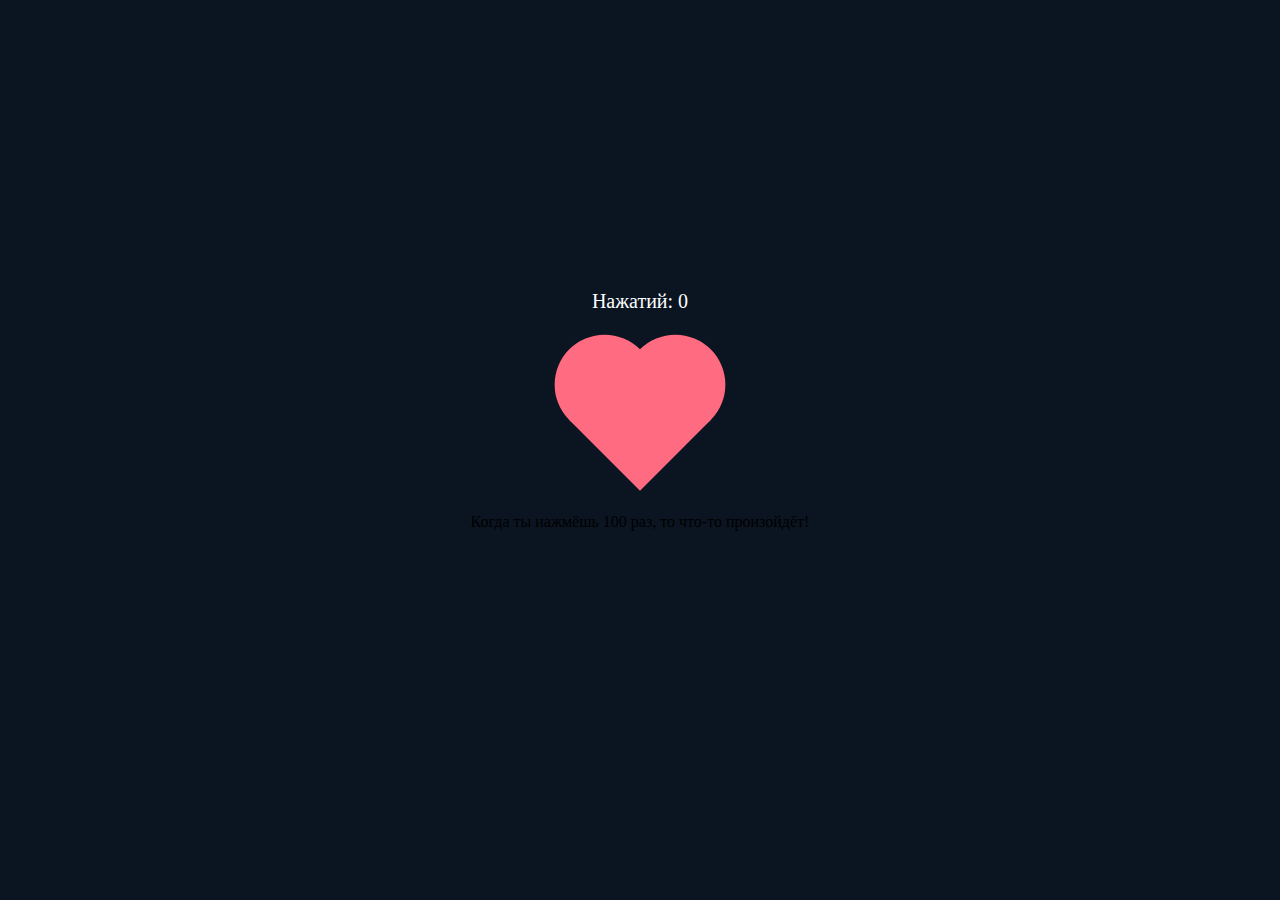
==== index.html @ aa26c2f5 "Update index.html" ====
<!DOCTYPE html>
<html lang="en">
<head>
    <meta charset="UTF-8">
    <meta name="viewport" content="width=device-width, initial-scale=1.0">
    <link rel="stylesheet" href="styles.css">
    <title>Click Counter</title>
    <style>

        body {
            display: flex;
            flex-direction: column;
            align-items: center;
            justify-content: center;
            height: 100vh; 
            margin: 0;
            position: relative;
        }

        .heart-button {
            width: 100px;
            height: 100px;
            background-color: #ff6b81; 
            border: none;
            position: relative;
            cursor: pointer;
            outline: none;
            transform: rotate(-45deg);
            transition: transform 0.3s;
        }

        .heart-button:before,
        .heart-button:after {
            content: '';
            width: 100px;
            height: 100px;
            background-color: #ff6b81; 
            border-radius: 50%;
            position: absolute;
        }

        .heart-button:before {
            top: -50px;
            left: 0;
        }

        .heart-button:after {
            left: 50px; 
            top: 0;
        }

        .heart-button:hover {
            transform: scale(1.1) rotate(-45deg);
        }
        
        
    </style>
</head>
<body>

    <button class="heart-button" id="heartButton"></button>
    <div class="counter" id="clickCount">Нажатий: 0</div>
    <div class="top_left_text">Когда ты нажмёшь 100 раз, то что-то произойдёт!</div>

    <script>
        let count = 0; // initialize the counter

        const button = document.getElementById('heartButton');
        const displayCount = document.getElementById('clickCount');

        button.addEventListener('click', () => {
            count++; // increment the counter
            displayCount.textContent = `Нажатий: ${count}`; // update the displayed count

            button.style.transform = 'scale(1.1) rotate(-45deg)';
            setTimeout(() => {
                button.style.transform = 'rotate(-45deg)';
            }, 150);
        });
        if (count == 100) {
            window.location.href="index2.html"
        }
    </script>


</body>
</html>
---- styles.css ----
body {
          display: flex;
             flex-direction: column;
            align-items: center;
            justify-content: center;
            height: 100vh; /* Full viewport height */
            margin: 0;
            background-color: #0b1522; /* Change background color */
            position: relative;
}

.top-left-text {
    position: absolute;
    top: 20px;
    left: 20px;
    font-size: 24px;
    color: rgb(255, 255, 255);
    z-index: 1;
    font: bold;
}

.counter {
    margin-bottom: 20px; 
    font-size: 20px;
    position: relative; 
    bottom: 180px; 
    color: white;
          font: bold;
 }
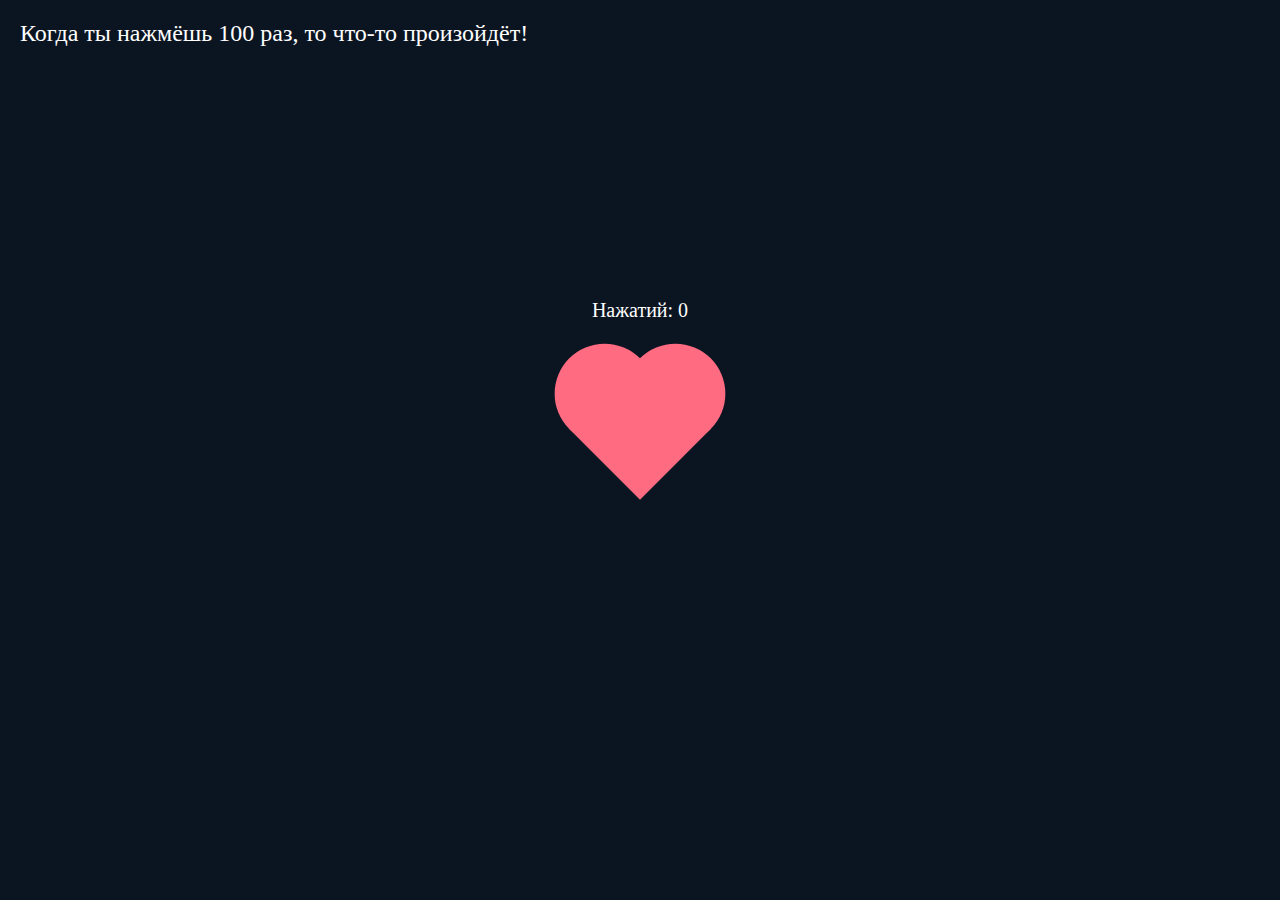
==== commit 062132fb: "Update index.html" ====
--- a/index.html
+++ b/index.html
@@ -77,7 +77,7 @@
                 button.style.transform = 'rotate(-45deg)';
             }, 150);
         });
-        if (count == 100) {
+        if (count === 100) {
             window.location.href="index2.html"
         }
     </script>
--- a/styles.css
+++ b/styles.css
@@ -9,7 +9,7 @@
             position: relative;
 }
 
-.top-left-text {
+.top_left_text {
     position: absolute;
     top: 20px;
     left: 20px;
